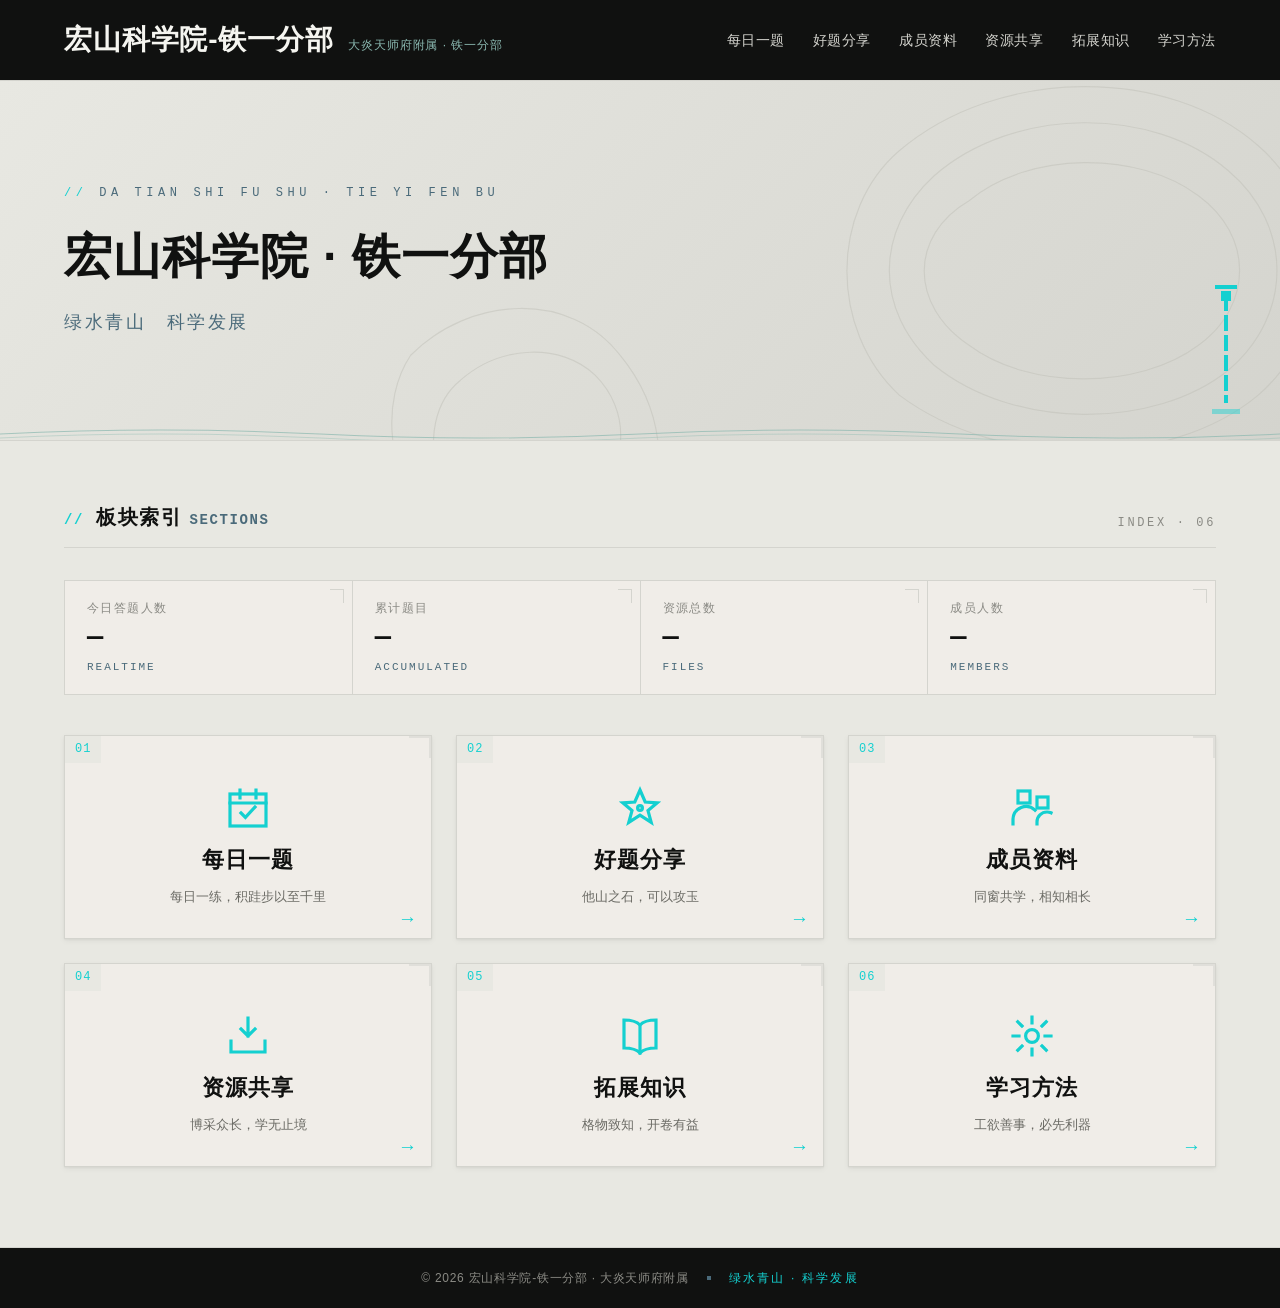
==== index.html @ 631e9bee "初始化宏山科学院-铁一分部网站 Co-Authored-By: Claude Fable 5 <noreply@anthropic.com>" ====
<!DOCTYPE html>
<html lang="zh-CN">
<head>
  <meta charset="UTF-8">
  <meta name="viewport" content="width=device-width, initial-scale=1.0">
  <title>宏山科学院 · 铁一分部 — 首页</title>
  <meta name="description" content="宏山科学院-铁一分部学习组织：每日一题 · 好题分享 · 成员资料 · 资源共享 · 拓展知识 · 学习方法">
  <link rel="stylesheet" href="css/style.css">
</head>
<body data-page="index">

  <!-- 导航区（JS 注入） -->
  <div id="headerSlot"></div>

  <main id="pageMain">

    <!-- ============ 主横幅区 ============ -->
    <section class="banner">
      <div data-contour></div>
      <div class="container">
        <p class="banner-overline">DA TIAN SHI FU SHU · TIE YI FEN BU</p>
        <h1 class="banner-title">宏山科学院 · 铁一分部</h1>
        <p class="banner-sub">绿水青山　科学发展</p>
      </div>
      <div class="tianshi" aria-hidden="true">
        <div class="tianshi-cap"></div>
        <div class="tianshi-pillar"></div>
        <div class="tianshi-base"></div>
      </div>
      <div data-water></div>
    </section>

    <!-- ============ 板块索引区 ============ -->
    <section class="board-section">
      <div class="container">

        <div class="section-head">
          <h2 class="section-title"><span class="idx">//</span>板块索引 <span class="idx" style="color:#4a6a7a">SECTIONS</span></h2>
          <p class="section-sub">INDEX · 06</p>
        </div>

        <!-- 工业控制面板 · 实时数据（数值待录入） -->
        <div class="stats" aria-label="组织实时数据">
          <div class="stat">
            <span class="stat-label">今日答题人数</span>
            <span class="stat-value">—</span>
            <span class="stat-note">REALTIME</span>
          </div>
          <div class="stat">
            <span class="stat-label">累计题目</span>
            <span class="stat-value">—</span>
            <span class="stat-note">ACCUMULATED</span>
          </div>
          <div class="stat">
            <span class="stat-label">资源总数</span>
            <span class="stat-value">—</span>
            <span class="stat-note">FILES</span>
          </div>
          <div class="stat">
            <span class="stat-label">成员人数</span>
            <span class="stat-value">—</span>
            <span class="stat-note">MEMBERS</span>
          </div>
        </div>

        <!-- 六宫格 -->
        <div class="board-grid">

          <a class="board-card" href="daily.html">
            <span class="card-no">01</span>
            <span class="card-notch" aria-hidden="true"></span>
            <svg class="card-icon" viewBox="0 0 24 24" fill="none" stroke="currentColor" stroke-width="1.6" stroke-linecap="square" stroke-linejoin="miter" aria-hidden="true">
              <rect x="3" y="5" width="18" height="16"/>
              <path d="M3 9.5h18M8 3v4M16 3v4"/>
              <path d="M8.5 14.5l2.2 2.2 4.8-5.2"/>
            </svg>
            <h3 class="card-title">每日一题</h3>
            <p class="card-desc">每日一练，积跬步以至千里</p>
            <span class="card-arrow" aria-hidden="true">→</span>
          </a>

          <a class="board-card" href="share.html">
            <span class="card-no">02</span>
            <span class="card-notch" aria-hidden="true"></span>
            <svg class="card-icon" viewBox="0 0 24 24" fill="none" stroke="currentColor" stroke-width="1.6" stroke-linecap="square" stroke-linejoin="miter" aria-hidden="true">
              <path d="M12 3l2.6 6 6 .4-4.6 3.9 1.6 5.9L12 15.6 6.4 19.2 8 13.3 3.4 9.4l6-.4z"/>
              <circle cx="12" cy="12" r="1.2"/>
            </svg>
            <h3 class="card-title">好题分享</h3>
            <p class="card-desc">他山之石，可以攻玉</p>
            <span class="card-arrow" aria-hidden="true">→</span>
          </a>

          <a class="board-card" href="members.html">
            <span class="card-no">03</span>
            <span class="card-notch" aria-hidden="true"></span>
            <svg class="card-icon" viewBox="0 0 24 24" fill="none" stroke="currentColor" stroke-width="1.6" stroke-linecap="square" stroke-linejoin="miter" aria-hidden="true">
              <rect x="5" y="3.5" width="6" height="6"/>
              <path d="M2.5 20v-2.5a6.5 6.5 0 0 1 11-4.4"/>
              <rect x="14.5" y="6.5" width="5.5" height="5.5"/>
              <path d="M14.5 20v-1a5 5 0 0 1 5-5 5 5 0 0 1 2 .4"/>
            </svg>
            <h3 class="card-title">成员资料</h3>
            <p class="card-desc">同窗共学，相知相长</p>
            <span class="card-arrow" aria-hidden="true">→</span>
          </a>

          <a class="board-card" href="resources.html">
            <span class="card-no">04</span>
            <span class="card-notch" aria-hidden="true"></span>
            <svg class="card-icon" viewBox="0 0 24 24" fill="none" stroke="currentColor" stroke-width="1.6" stroke-linecap="square" stroke-linejoin="miter" aria-hidden="true">
              <path d="M12 3v9M8.5 8.5L12 12l3.5-3.5"/>
              <path d="M3.5 14.5V20h17v-5.5"/>
            </svg>
            <h3 class="card-title">资源共享</h3>
            <p class="card-desc">博采众长，学无止境</p>
            <span class="card-arrow" aria-hidden="true">→</span>
          </a>

          <a class="board-card" href="knowledge.html">
            <span class="card-no">05</span>
            <span class="card-notch" aria-hidden="true"></span>
            <svg class="card-icon" viewBox="0 0 24 24" fill="none" stroke="currentColor" stroke-width="1.6" stroke-linecap="square" stroke-linejoin="miter" aria-hidden="true">
              <path d="M12 6.5C10.5 4.9 8.3 4 4 4v14c4.3 0 6.5.9 8 2.5 1.5-1.6 3.7-2.5 8-2.5V4c-4.3 0-6.5.9-8 2.5z"/>
              <path d="M12 6.5v14"/>
            </svg>
            <h3 class="card-title">拓展知识</h3>
            <p class="card-desc">格物致知，开卷有益</p>
            <span class="card-arrow" aria-hidden="true">→</span>
          </a>

          <a class="board-card" href="methods.html">
            <span class="card-no">06</span>
            <span class="card-notch" aria-hidden="true"></span>
            <svg class="card-icon" viewBox="0 0 24 24" fill="none" stroke="currentColor" stroke-width="1.6" stroke-linecap="square" stroke-linejoin="miter" aria-hidden="true">
              <circle cx="12" cy="12" r="3.2"/>
              <path d="M12 2.5v3M12 18.5v3M2.5 12h3M18.5 12h3M4.9 4.9l2.1 2.1M17 17l2.1 2.1M19.1 4.9L17 7M7 17l-2.1 2.1"/>
            </svg>
            <h3 class="card-title">学习方法</h3>
            <p class="card-desc">工欲善事，必先利器</p>
            <span class="card-arrow" aria-hidden="true">→</span>
          </a>

        </div>
      </div>
    </section>

  </main>

  <!-- 底部信息区（JS 注入） -->
  <div id="footerSlot"></div>

  <script src="js/main.js"></script>
</body>
</html>
---- css/style.css ----
/* ============================================================
   宏山科学院-铁一分部 · 主样式表
   设计语言：《明日方舟：终末地》武陵·宏山科学院 —— 现代化国风
   基调：奶油纸底 / 墨黑文字 / 武陵青强调 / 全直角工业风
   ============================================================ */

:root {
  /* —— 主色调 —— */
  --bg:        #e8e8e2;   /* 奶油纸白 */
  --ink:       #101110;   /* 墨黑 */
  --concrete:  #d4d4ce;   /* 混凝土灰 */
  /* —— 强调色 —— */
  --qing:      #14d0d0;   /* 武陵青 */
  --qing-deep: #0fb8b8;   /* 武陵青·加深(hover) */
  --yellow:    #fff500;   /* 谷地黄 */
  --steel:     #4a6a7a;   /* 钢蓝 */
  /* —— 辅助色 —— */
  --water:     #8ab8b0;   /* 水绿 */
  --pear:      #f0ede8;   /* 梨花白 */
  --red:       #c43a2b;   /* 标语红 */
  --muted:     #6a6a64;   /* 次级正文 */
  --muted-l:   #8a8a84;   /* 浅灰标注 */
  --soft:      #f5f5f0;   /* 墨底上的白字 */
  --contour:   #c0c0b8;   /* 等高线浅色 */

  --font: "PingFang SC", "Microsoft YaHei", "微软雅黑", "Noto Sans SC", sans-serif;
  --mono: "SF Mono", "Cascadia Code", Consolas, "Courier New", monospace;

  --shadow-sm: 0 1px 2px rgba(16,17,16,.05), 0 2px 6px rgba(16,17,16,.05);
  --shadow-md: 0 6px 16px rgba(16,17,16,.10);
  --shadow-lg: 0 12px 30px rgba(16,17,16,.16);
}

/* ---------- 基础重置：全直角 · 工业编辑风 ---------- */
*, *::before, *::after { box-sizing: border-box; margin: 0; padding: 0; border-radius: 0 !important; }
html { scroll-behavior: smooth; }
body {
  font-family: var(--font);
  font-size: 15px;
  line-height: 1.6;
  color: var(--ink);
  background: var(--bg);
  -webkit-font-smoothing: antialiased;
  text-rendering: optimizeLegibility;
}
a { color: inherit; text-decoration: none; }
ul, ol { list-style: none; }
img, svg { display: block; max-width: 100%; }
button { font-family: inherit; cursor: pointer; }
[hidden] { display: none !important; }
::selection { background: var(--qing); color: #062b2b; }

.container { max-width: 1200px; margin: 0 auto; padding: 0 24px; }

/* 页面淡入过渡（0.3s） */
.page-fade { animation: pageFade .3s ease both; }
@keyframes pageFade { from { opacity: 0; transform: translateY(6px); } to { opacity: 1; transform: none; } }

/* ============================================================
   顶部导航区（80px · 墨黑）
   ============================================================ */
.site-header {
  position: sticky; top: 0; z-index: 100;
  background: var(--ink);
  border-bottom: 1px solid var(--concrete);
}
.header-inner {
  height: 80px;
  display: flex; align-items: center; justify-content: space-between;
  gap: 24px;
}
.brand { display: flex; align-items: baseline; gap: 14px; white-space: nowrap; }
.brand-mark { font-size: 28px; font-weight: 700; color: var(--soft); letter-spacing: .03em; transition: color .2s ease; }
.brand-mark:hover { color: var(--qing); }
.brand-sub { font-size: 12px; color: var(--water); letter-spacing: .08em; }
.site-nav { display: flex; align-items: center; gap: 28px; }
.nav-link {
  position: relative; font-size: 14px; color: var(--concrete);
  padding: 6px 0; letter-spacing: .04em;
  transition: color .2s ease;
}
.nav-link::after {
  content: ""; position: absolute; left: 50%; bottom: 0;
  width: 0; height: 1px; background: var(--qing);
  transition: width .25s ease, left .25s ease;
}
.nav-link:hover, .nav-link.active { color: var(--qing); }
.nav-link:hover::after, .nav-link.active::after { width: 100%; left: 0; }
.nav-toggle {
  display: none; background: none; border: 1px solid var(--concrete);
  color: var(--soft); font-size: 20px; line-height: 1; padding: 6px 12px;
}

/* ============================================================
   主横幅区（360px · 水墨+科技）
   ============================================================ */
.banner {
  position: relative; height: 360px; overflow: hidden;
  background: linear-gradient(135deg, var(--bg) 0%, var(--concrete) 100%);
  border-bottom: 1px solid var(--concrete);
  display: flex; align-items: center;
}
.banner .container { position: relative; z-index: 2; width: 100%; }
.banner-overline {
  font-family: var(--mono); font-size: 12px; letter-spacing: .38em;
  color: var(--steel); margin-bottom: 16px;
}
.banner-overline::before { content: "// "; color: var(--qing); }
.banner-title { font-size: 48px; font-weight: 700; color: var(--ink); letter-spacing: .02em; }
.banner-sub { font-size: 18px; font-weight: 400; color: var(--steel); margin-top: 12px; letter-spacing: .14em; }

/* 等高线装饰（SVG 注入） */
.contour { position: absolute; inset: 0; width: 100%; height: 100%; opacity: .5; z-index: 1; pointer-events: none; }

/* 水纹装饰（SVG 注入） */
.waterline {
  position: absolute; left: 0; right: 0; bottom: -1px; width: 100%; height: 18px;
  z-index: 2; pointer-events: none;
}

/* 天师桩 —— 竖直装饰条 */
.tianshi {
  position: absolute; right: 40px; bottom: 26px; z-index: 2;
  display: flex; flex-direction: column; align-items: center; gap: 6px;
}
.tianshi-cap { width: 22px; height: 4px; background: var(--qing); }
.tianshi-pillar {
  width: 4px; height: 108px; position: relative;
  background: repeating-linear-gradient(to bottom, var(--qing) 0 16px, transparent 16px 20px);
}
.tianshi-pillar::after {
  content: ""; position: absolute; top: -4px; left: -3px;
  width: 10px; height: 10px; background: var(--qing);
}
.tianshi-base { width: 28px; height: 5px; background: var(--qing); opacity: .45; }
.tianshi-sm { transform: scale(.72); transform-origin: bottom right; opacity: .8; }

/* ============================================================
   工业控制面板 · 统计条
   ============================================================ */
.stats {
  display: grid; grid-template-columns: repeat(4, 1fr);
  gap: 1px; background: var(--concrete);
  border: 1px solid var(--concrete); margin: 0 0 40px;
}
.stat {
  background: var(--pear); padding: 18px 22px;
  display: flex; flex-direction: column; gap: 4px;
  position: relative; transition: background .2s ease;
}
.stat::before {  /* 面板角标 */
  content: ""; position: absolute; right: 8px; top: 8px;
  width: 14px; height: 14px;
  border-right: 1px solid var(--concrete); border-top: 1px solid var(--concrete);
}
.stat:hover { background: var(--bg); }
.stat-label { font-size: 12px; color: var(--muted-l); letter-spacing: .12em; }
.stat-value { font-family: var(--mono); font-size: 27px; font-weight: 600; color: var(--ink); line-height: 1.2; }
.stat-value b { color: var(--qing); font-weight: 600; }
.stat-note { font-family: var(--mono); font-size: 11px; color: var(--steel); letter-spacing: .18em; }

/* ============================================================
   板块索引区（六宫格）
   ============================================================ */
.board-section { padding: 60px 0 80px; }
.section-head {
  display: flex; align-items: flex-end; justify-content: space-between;
  border-bottom: 1px solid var(--concrete);
  padding-bottom: 14px; margin-bottom: 32px;
}
.section-title { font-size: 20px; font-weight: 600; letter-spacing: .08em; }
.section-title .idx { font-family: var(--mono); color: var(--qing); margin-right: 12px; font-size: 14px; }
.section-sub { font-family: var(--mono); font-size: 12px; color: var(--muted-l); letter-spacing: .22em; }

.board-grid { display: grid; grid-template-columns: repeat(3, 1fr); gap: 24px; }
.board-card {
  position: relative; display: flex; flex-direction: column; align-items: center;
  text-align: center; gap: 10px;
  background: var(--pear); border: 1px solid var(--concrete);
  padding: 44px 28px 30px;
  box-shadow: var(--shadow-sm);
  transition: transform .25s ease, box-shadow .25s ease, background .25s ease, border-color .25s ease;
}
.board-card:hover {
  transform: translateY(-4px);            /* 上浮 4px */
  background: var(--bg);
  border-color: var(--qing);
  box-shadow: var(--shadow-lg);
}
.card-no {
  position: absolute; top: 0; left: 0;
  background: var(--bg); color: var(--qing);
  font-family: var(--mono); font-size: 12px; letter-spacing: .08em;
  padding: 4px 10px;
}
.card-notch {
  position: absolute; right: 0; top: 0; width: 22px; height: 22px;
  border-right: 2px solid var(--concrete); border-top: 2px solid var(--concrete);
  opacity: .55; transition: border-color .25s ease, opacity .25s ease;
}
.board-card:hover .card-notch { border-color: var(--qing); opacity: .9; }
.card-icon { width: 48px; height: 48px; color: var(--qing); margin-top: 4px; }
.card-title { font-size: 22px; font-weight: 600; letter-spacing: .05em; color: var(--ink); }
.card-desc { font-size: 13px; color: var(--muted); }
.card-arrow {
  position: absolute; right: 14px; bottom: 10px;
  color: var(--qing); font-size: 19px; line-height: 1;
  transition: transform .25s ease;
}
.board-card:hover .card-arrow { transform: translateX(4px); }

/* ============================================================
   按钮
   ============================================================ */
.btn {
  display: inline-flex; align-items: center; justify-content: center; gap: 8px;
  font-size: 14px; font-weight: 500; letter-spacing: .08em;
  padding: 11px 24px; border: 1px solid transparent;
  background: none; color: var(--ink);
  transition: background .2s ease, color .2s ease, border-color .2s ease, filter .2s ease;
  user-select: none;
}
.btn-primary { background: var(--qing); border-color: var(--qing); color: #ffffff; }
.btn-primary:hover { background: var(--qing-deep); border-color: var(--qing-deep); }
.btn-ghost { border-color: var(--qing); color: var(--qing); }
.btn-ghost:hover { background: var(--qing); color: #0b2a2a; }
.btn-steel { background: var(--steel); border-color: var(--steel); color: #eef4f6; }
.btn-steel:hover { filter: brightness(.9); }
.btn-sm { padding: 8px 16px; font-size: 13px; }

/* ============================================================
   详情页 · 页首横幅
   ============================================================ */
.page-hero {
  position: relative; overflow: hidden;
  background: linear-gradient(180deg, var(--bg) 0%, var(--concrete) 100%);
  border-bottom: 1px solid var(--concrete);
  padding: 68px 0 60px;
}
.page-hero .container { position: relative; z-index: 2; }
.page-tag { font-family: var(--mono); font-size: 12px; letter-spacing: .28em; color: var(--qing); }
.page-title { font-size: 32px; font-weight: 700; letter-spacing: .06em; margin-top: 10px; }
.page-sub { font-size: 15px; color: var(--steel); margin-top: 8px; letter-spacing: .1em; }

.page-body { padding: 48px 24px 72px; }

/* ============================================================
   每日一题 · 左右两栏（65 / 35）
   ============================================================ */
.split { display: grid; grid-template-columns: 65% 35%; gap: 32px; align-items: start; }
.question { border: 1px solid var(--concrete); background: var(--pear); box-shadow: var(--shadow-sm); }
.q-head {
  display: flex; align-items: center; justify-content: space-between; gap: 16px;
  padding: 18px 24px; border-bottom: 1px solid var(--concrete);
}
.q-title { font-size: 22px; font-weight: 600; letter-spacing: .03em; }
.q-date { font-family: var(--mono); font-size: 12px; color: var(--muted-l); white-space: nowrap; }
.q-body { padding: 24px; font-size: 16px; line-height: 1.8; color: var(--ink); }
.q-body p + p { margin-top: 10px; }
.q-actions { display: flex; gap: 14px; padding: 0 24px 24px; }
.q-answer {
  margin: 0 24px 24px; padding: 18px 22px;
  background: var(--bg); border: 1px solid var(--concrete);
  border-left: 3px solid var(--qing);
}
.q-answer-label {
  font-size: 12px; font-weight: 600; letter-spacing: .18em;
  color: var(--qing); margin-bottom: 8px;
}

.side-card { border: 1px solid var(--concrete); background: var(--pear); box-shadow: var(--shadow-sm); margin-bottom: 24px; }
.side-title {
  font-size: 16px; font-weight: 600; letter-spacing: .05em;
  padding: 14px 18px; border-bottom: 1px solid var(--concrete);
}
.side-title::before { content: "▮"; color: var(--qing); margin-right: 8px; font-size: 13px; }
.side-list { padding: 6px 0; }
.side-list li { border-bottom: 1px solid rgba(212,212,206,.6); }
.side-list li:last-child { border-bottom: none; }
.side-list a {
  display: flex; align-items: baseline; gap: 12px;
  padding: 11px 18px; font-size: 14px; color: var(--muted);
  transition: color .2s ease, background .2s ease;
}
.side-list a:hover { color: var(--qing); background: var(--bg); }
.s-list-date { font-family: var(--mono); font-size: 12px; color: var(--muted-l); flex: none; }

.progress { padding: 18px; }
.progress-track {
  height: 8px; background: var(--concrete); border: 1px solid rgba(212,212,206,.9);
  overflow: hidden;
}
.progress-bar { height: 100%; background: repeating-linear-gradient(90deg, var(--qing) 0 6px, var(--qing-deep) 6px 12px); }
.progress-meta { margin-top: 10px; font-size: 12px; color: var(--muted-l); letter-spacing: .05em; }

/* ============================================================
   好题分享 · 三列卡片流
   ============================================================ */
.filter-bar { display: flex; align-items: center; gap: 12px; margin-bottom: 28px; flex-wrap: wrap; }
.tag {
  display: inline-block; padding: 5px 14px;
  background: var(--pear); border: 1px solid var(--concrete);
  color: var(--muted); font-size: 12px; letter-spacing: .08em;
  transition: background .2s ease, color .2s ease, border-color .2s ease;
}
.tag:hover { color: var(--ink); border-color: var(--muted-l); }
.tag.active { background: var(--qing); border-color: var(--qing); color: #0b2a2a; }

.share-grid { display: grid; grid-template-columns: repeat(3, 1fr); gap: 24px; }
.share-card {
  position: relative; background: var(--pear); border: 1px solid var(--concrete);
  padding: 20px; display: flex; flex-direction: column; gap: 14px;
  box-shadow: var(--shadow-sm);
  transition: transform .25s ease, box-shadow .25s ease, border-color .25s ease;
}
.share-card:hover { transform: translateY(-4px); box-shadow: var(--shadow-md); border-color: var(--qing); }
.essence-badge {
  position: absolute; top: 14px; right: 14px;
  background: var(--yellow); color: var(--ink);
  font-size: 11px; font-weight: 600; letter-spacing: .14em; padding: 3px 9px;
}
.s-top { display: flex; align-items: center; gap: 12px; }
.s-avatar {
  width: 40px; height: 40px; flex: none;
  background: var(--steel); color: #eef4f6;
  display: flex; align-items: center; justify-content: center;
  font-size: 15px; font-weight: 600;
}
.s-name { font-size: 13px; font-weight: 600; letter-spacing: .04em; }
.s-time { font-size: 12px; color: var(--muted-l); }
.s-desc { font-size: 15px; line-height: 1.7; color: var(--ink); }
.s-tags { display: flex; flex-wrap: wrap; gap: 8px; margin-top: auto; }

/* ============================================================
   成员资料 · 四列网格 + 弹窗
   ============================================================ */
.member-grid { display: grid; grid-template-columns: repeat(4, 1fr); gap: 24px; }
.member-card {
  position: relative; background: var(--pear); border: 1px solid var(--concrete);
  padding: 26px 20px 22px; text-align: center;
  display: flex; flex-direction: column; align-items: center; gap: 8px;
  cursor: pointer; box-shadow: var(--shadow-sm);
  transition: transform .25s ease, box-shadow .25s ease, border-color .25s ease;
}
.member-card:hover { transform: translateY(-4px); box-shadow: var(--shadow-md); border-color: var(--qing); }
.m-avatar {
  width: 80px; height: 80px; border: 2px solid var(--qing);
  background: var(--bg); color: var(--steel);
  display: flex; align-items: center; justify-content: center;
  font-size: 28px; font-weight: 600; margin-bottom: 6px;
}
.m-name { font-size: 18px; font-weight: 600; letter-spacing: .04em; }
.m-role { font-size: 13px; color: var(--muted); }
.m-tags { display: flex; flex-wrap: wrap; gap: 6px; justify-content: center; margin-top: 6px; }
.m-tags .tag { font-size: 11px; padding: 3px 10px; }

.modal {
  position: fixed; inset: 0; z-index: 300;
  display: none; align-items: center; justify-content: center;
  background: rgba(16,17,16,.55);
  padding: 20px;
}
.modal.open { display: flex; }
.modal-panel {
  position: relative; width: min(540px, 94vw);
  background: var(--bg); border: 1px solid var(--concrete);
  box-shadow: var(--shadow-lg); animation: pageFade .25s ease both;
}
.modal-close {
  position: absolute; top: 0; right: 0; width: 40px; height: 40px;
  background: none; border: none; border-left: 1px solid var(--concrete); border-bottom: 1px solid var(--concrete);
  color: var(--muted); font-size: 18px;
  transition: background .2s ease, color .2s ease;
}
.modal-close:hover { background: var(--red); color: #fff; }
.modal-head {
  display: flex; align-items: center; gap: 18px;
  padding: 28px 28px 22px; border-bottom: 1px solid var(--concrete);
}
.modal-head .m-avatar { margin-bottom: 0; }
.modal-role-tags { display: flex; gap: 8px; margin-top: 6px; flex-wrap: wrap; }
.modal-body { padding: 22px 28px 30px; }
.modal-body h4 { font-size: 14px; font-weight: 600; letter-spacing: .1em; color: var(--steel); margin: 18px 0 8px; }
.modal-body h4:first-child { margin-top: 0; }
.modal-body p { font-size: 14px; line-height: 1.8; color: var(--muted); }

/* ============================================================
   资源共享 · 标签栏 + 文件列表
   ============================================================ */
.toolbar { display: flex; align-items: center; justify-content: space-between; gap: 16px; margin-bottom: 28px; flex-wrap: wrap; }
.tabs { display: flex; border: 1px solid var(--concrete); background: var(--pear); width: max-content; }
.tab {
  padding: 10px 22px; font-size: 14px; color: var(--muted);
  border-right: 1px solid var(--concrete); background: none;
  transition: background .2s ease, color .2s ease;
}
.tab:last-child { border-right: none; }
.tab:hover { color: var(--ink); }
.tab.active { background: var(--qing); color: #0b2a2a; }

.file-list { border: 1px solid var(--concrete); background: var(--pear); box-shadow: var(--shadow-sm); }
.file-head {
  display: grid; grid-template-columns: 1fr 150px 130px 80px;
  gap: 16px; padding: 12px 20px;
  background: var(--ink); color: var(--concrete);
  font-size: 12px; letter-spacing: .12em;
}
.file-row {
  display: grid; grid-template-columns: 1fr 150px 130px 80px;
  gap: 16px; padding: 14px 20px; align-items: center;
  border-bottom: 1px solid var(--concrete);
  transition: background .2s ease;
}
.file-row:last-child { border-bottom: none; }
.file-row:hover { background: var(--bg); }
.file-name { font-weight: 500; font-size: 14px; display: flex; align-items: center; gap: 10px; }
.file-name:hover { color: var(--qing); }
.file-ico { color: var(--steel); font-size: 16px; flex: none; }
.file-meta { font-size: 13px; color: var(--muted-l); }
.dl-count { font-family: var(--mono); font-size: 13px; color: var(--steel); text-align: right; }
.file-empty { padding: 48px 20px; text-align: center; color: var(--muted-l); font-size: 14px; letter-spacing: .08em; }

/* 空状态占位（数据待录入） */
.empty-state {
  border: 1px dashed var(--concrete);
  background: var(--pear);
  padding: 64px 24px; text-align: center;
}
.empty-ico { font-size: 26px; color: var(--concrete); line-height: 1; }
.empty-text { margin-top: 12px; font-size: 13px; color: var(--muted-l); letter-spacing: .12em; }

/* ============================================================
   拓展知识 · 左(70%) + 右(30%)
   ============================================================ */
.split-k { display: grid; grid-template-columns: 70% 30%; gap: 36px; align-items: start; }
.article-card {
  padding: 24px 0; border-bottom: 1px solid var(--concrete);
  transition: background .2s ease;
}
.article-card:first-child { padding-top: 0; }
.a-title { font-size: 18px; font-weight: 600; letter-spacing: .03em; transition: color .2s ease; }
.a-title:hover { color: var(--qing); }
.a-summary { font-size: 14px; color: var(--muted); margin-top: 8px; line-height: 1.8; }
.a-meta { display: flex; gap: 18px; margin-top: 12px; font-size: 12px; color: var(--muted-l); font-family: var(--mono); }
.a-cat { color: var(--steel); }

.widget { border: 1px solid var(--concrete); background: var(--pear); box-shadow: var(--shadow-sm); margin-bottom: 24px; }
.widget-title {
  font-size: 16px; font-weight: 600; letter-spacing: .05em;
  padding: 14px 18px; border-bottom: 1px solid var(--concrete);
}
.widget-title::before { content: "▮"; color: var(--qing); margin-right: 8px; font-size: 13px; }
.widget-body { padding: 16px 18px; }
.tag-cloud { display: flex; flex-wrap: wrap; gap: 8px; }
.tag-cloud .tag:hover { background: var(--qing); border-color: var(--qing); color: #0b2a2a; }
.hot-list { counter-reset: hot; }
.hot-list li { display: flex; align-items: baseline; gap: 12px; padding: 9px 0; border-bottom: 1px solid rgba(212,212,206,.6); }
.hot-list li:last-child { border-bottom: none; }
.hot-rank {
  counter-increment: hot; font-family: var(--mono); font-size: 13px; font-weight: 600; color: var(--concrete);
  background: var(--steel); padding: 1px 7px; flex: none;
}
.hot-list li:nth-child(1) .hot-rank,
.hot-list li:nth-child(2) .hot-rank,
.hot-list li:nth-child(3) .hot-rank { background: var(--qing); color: #0b2a2a; }
.hot-list a { font-size: 14px; color: var(--muted); flex: 1; }
.hot-list a:hover { color: var(--qing); }
.hot-view { font-family: var(--mono); font-size: 11px; color: var(--muted-l); flex: none; }

/* ============================================================
   学习方法 · 三列卡片流
   ============================================================ */
.method-toolbar { display: flex; align-items: center; gap: 16px; margin-bottom: 28px; flex-wrap: wrap; }
.search-box {
  display: flex; align-items: center; flex: 1; min-width: 240px;
  border: 1px solid var(--concrete); background: var(--pear);
}
.search-box .search-ico { color: var(--muted-l); padding: 0 0 0 14px; font-size: 16px; }
.search-box input {
  flex: 1; border: none; background: none; outline: none;
  font-family: inherit; font-size: 14px; color: var(--ink);
  padding: 11px 12px;
}
.search-box input::placeholder { color: var(--muted-l); }
.search-box .search-key { font-family: var(--mono); font-size: 11px; color: var(--muted-l); padding-right: 12px; letter-spacing: .12em; }

.method-grid { display: grid; grid-template-columns: repeat(3, 1fr); gap: 24px; }
.method-card {
  background: var(--pear); border: 1px solid var(--concrete);
  box-shadow: var(--shadow-sm); overflow: hidden;
  display: flex; flex-direction: column;
  transition: transform .25s ease, box-shadow .25s ease, border-color .25s ease;
}
.method-card:hover { transform: translateY(-4px); box-shadow: var(--shadow-md); border-color: var(--qing); }
.m-img {
  position: relative; height: 120px;
  background: repeating-linear-gradient(45deg, var(--bg) 0 10px, var(--concrete) 10px 11px);
  border-bottom: 1px solid var(--concrete);
  display: flex; align-items: center; justify-content: center; color: var(--steel);
}
.m-img svg { width: 40px; height: 40px; opacity: .8; }
.m-img-tag {
  position: absolute; top: 10px; left: 10px;
  font-family: var(--mono); font-size: 11px; letter-spacing: .16em;
  color: var(--concrete); background: rgba(16,17,16,.72); padding: 3px 8px;
}
.method-body { padding: 18px 20px 20px; display: flex; flex-direction: column; gap: 8px; flex: 1; }
.method-title { font-size: 18px; font-weight: 600; letter-spacing: .03em; }
.method-desc { font-size: 14px; color: var(--muted); line-height: 1.8; }
.method-tags { display: flex; gap: 8px; margin-top: auto; padding-top: 10px; flex-wrap: wrap; }

/* ============================================================
   底部信息区（60px · 墨黑）
   ============================================================ */
.site-footer { background: var(--ink); border-top: 1px solid var(--concrete); }
.footer-inner {
  min-height: 60px; padding: 14px 24px;
  display: flex; align-items: center; justify-content: center; gap: 18px; flex-wrap: wrap;
  text-align: center;
}
.footer-inner p { font-size: 12px; color: var(--muted-l); letter-spacing: .06em; }
.footer-inner .footer-slogan { color: var(--qing); letter-spacing: .18em; }
.footer-dot { width: 4px; height: 4px; background: var(--steel); }

/* ============================================================
   响应式适配
   ============================================================ */
/* 992 - 1199px：3列，间距收窄 */
@media (max-width: 1199px) {
  .board-grid, .share-grid, .method-grid { gap: 16px; }
  .member-grid { gap: 16px; }
}

/* 768 - 991px：2列，导航折叠为汉堡菜单 */
@media (max-width: 991px) {
  .nav-toggle { display: block; }
  .site-nav {
    position: fixed; top: 80px; left: 0; right: 0; z-index: 99;
    background: var(--ink); border-bottom: 1px solid var(--concrete);
    flex-direction: column; align-items: stretch; gap: 0;
    padding: 8px 24px 16px;
    transform: translateY(-120%); opacity: 0;
    transition: transform .25s ease, opacity .25s ease;
  }
  .site-nav.open { transform: translateY(0); opacity: 1; }
  .nav-link { padding: 14px 4px; border-bottom: 1px solid rgba(212,212,206,.14); font-size: 15px; }
  .nav-link:last-child { border-bottom: none; }

  .board-grid, .share-grid, .method-grid { grid-template-columns: repeat(2, 1fr); }
  .member-grid { grid-template-columns: repeat(2, 1fr); }
  .split, .split-k { grid-template-columns: 1fr; }
  .stats { grid-template-columns: repeat(2, 1fr); }
  .banner-title { font-size: 38px; }
  .file-head, .file-row { grid-template-columns: 1fr 120px 90px; }
  .file-head .col-ico, .file-row .file-ico { display: none; }
}

/* < 768px：1列，卡片堆叠，字体缩小 */
@media (max-width: 767px) {
  body { font-size: 14px; }
  .header-inner { height: 64px; }
  .site-nav { top: 64px; }
  .brand-mark { font-size: 22px; }
  .brand-sub { display: none; }
  .banner { height: 320px; }
  .banner-title { font-size: 29px; }
  .banner-sub { font-size: 15px; letter-spacing: .08em; }
  .board-section { padding: 44px 0 56px; }
  .board-grid, .share-grid, .method-grid, .member-grid { grid-template-columns: 1fr; }
  .stats { grid-template-columns: repeat(2, 1fr); }
  .stat-value { font-size: 22px; }
  .tianshi { right: 18px; bottom: 14px; transform: scale(.6); transform-origin: bottom right; }
  .page-hero { padding: 48px 0 42px; }
  .page-title { font-size: 26px; }
  .q-head { flex-direction: column; align-items: flex-start; gap: 6px; }
  .q-body { padding: 18px; font-size: 15px; }
  .q-actions { flex-wrap: wrap; }
  .file-head, .file-row { grid-template-columns: 1fr 80px; }
  .file-head .col-meta, .file-row .file-meta { display: none; }
  .dl-count { text-align: left; }
}
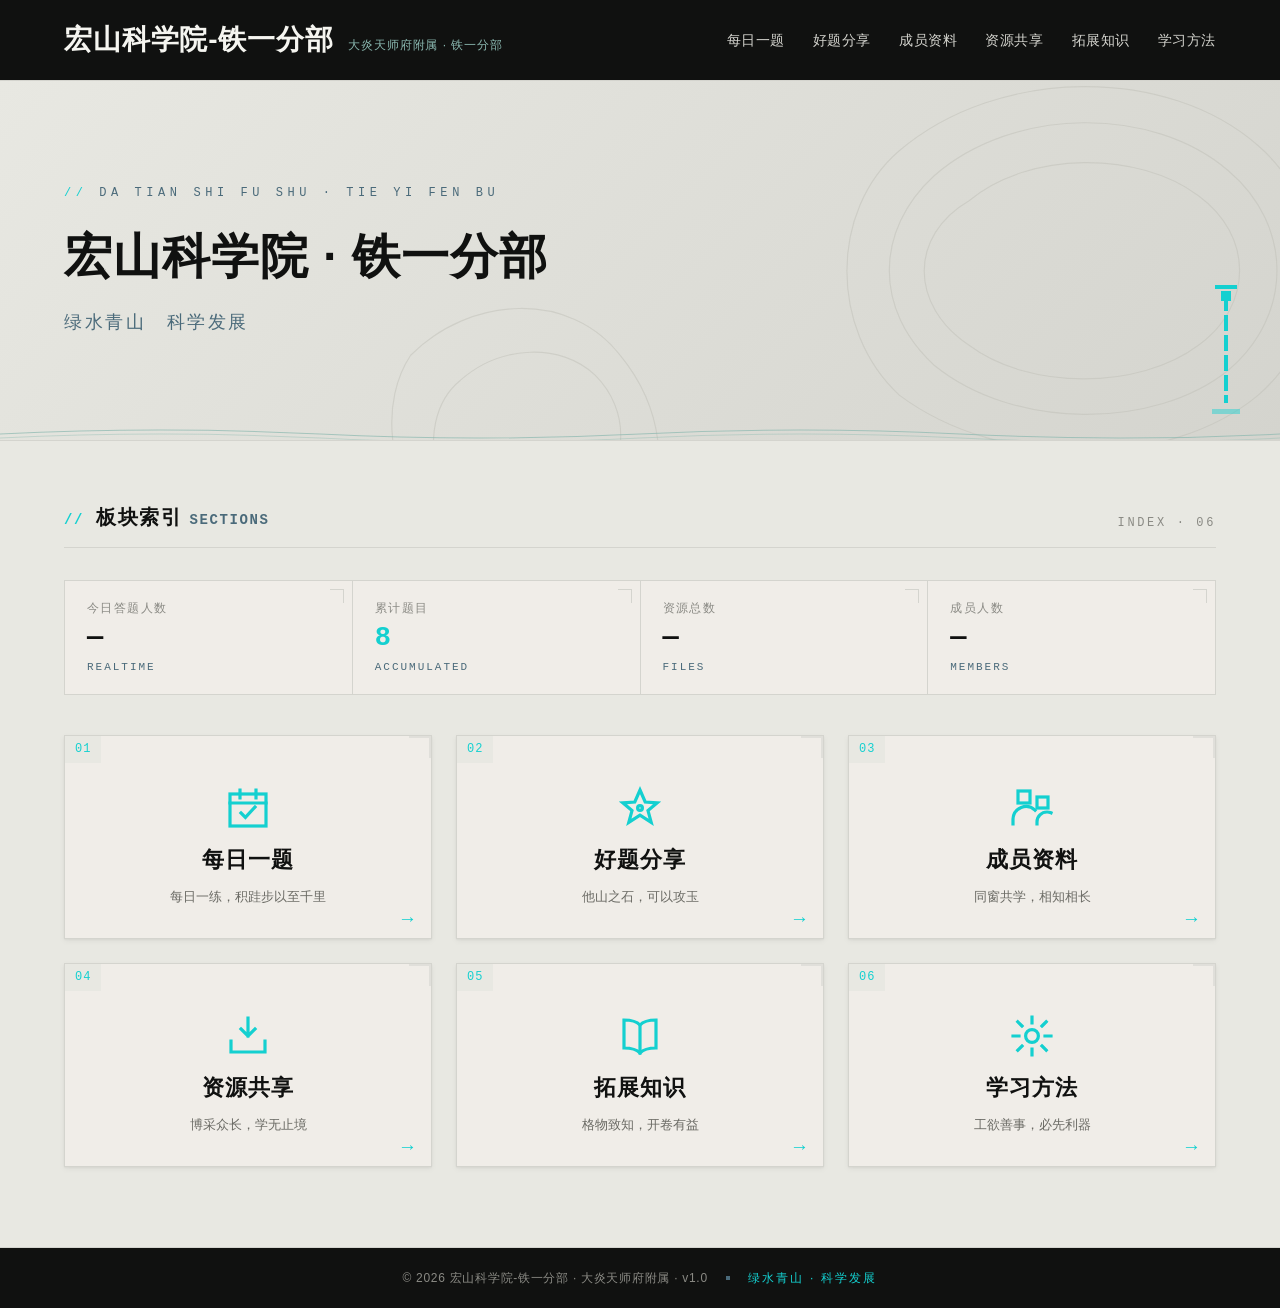
==== commit 2d8428ef: "每日一题接入真实数据：8天题目图片与解析（图片/PDF） Co-Authored-By: Claude Fable 5 <noreply@anthropic.com>" ====
--- a/index.html
+++ b/index.html
@@ -48,7 +48,7 @@
           </div>
           <div class="stat">
             <span class="stat-label">累计题目</span>
-            <span class="stat-value">—</span>
+            <span class="stat-value"><b>8</b></span>
             <span class="stat-note">ACCUMULATED</span>
           </div>
           <div class="stat">
--- a/css/style.css
+++ b/css/style.css
@@ -267,6 +267,19 @@
   font-size: 12px; font-weight: 600; letter-spacing: .18em;
   color: var(--qing); margin-bottom: 8px;
 }
+.q-img {
+  max-width: 100%; height: auto;
+  border: 1px solid var(--concrete); background: #fff;
+  margin-top: 12px;
+}
+.q-missing { color: var(--muted-l); font-size: 13px; letter-spacing: .06em; }
+.q-pdf {
+  display: inline-flex; align-items: center; gap: 8px;
+  color: var(--qing); border: 1px solid var(--qing);
+  padding: 8px 16px; font-size: 13px; margin-top: 12px;
+  transition: background .2s ease, color .2s ease;
+}
+.q-pdf:hover { background: var(--qing); color: #0b2a2a; }
 
 .side-card { border: 1px solid var(--concrete); background: var(--pear); box-shadow: var(--shadow-sm); margin-bottom: 24px; }
 .side-title {
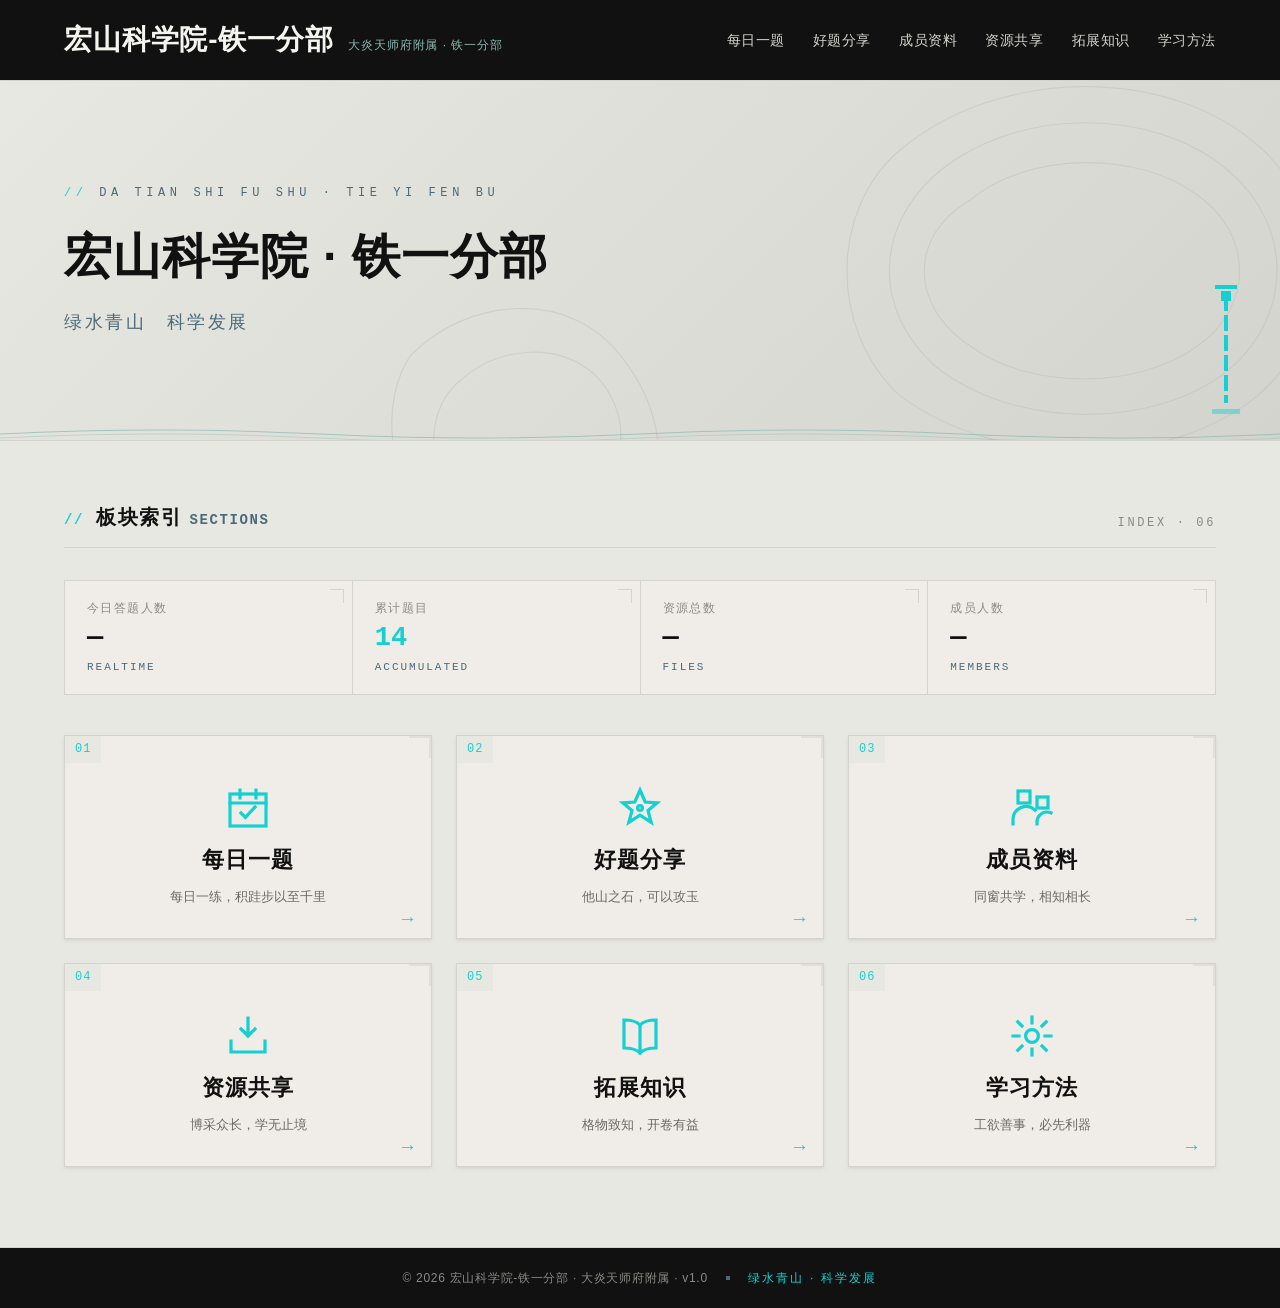
==== commit 1239240b: "每日一题接入完整14天数据（8.15-8.29，每天含题目图+解析） Co-Authored-By: Claude Fable 5 <noreply@anthropic.com>" ====
--- a/index.html
+++ b/index.html
@@ -48,7 +48,7 @@
           </div>
           <div class="stat">
             <span class="stat-label">累计题目</span>
-            <span class="stat-value"><b>8</b></span>
+            <span class="stat-value"><b>14</b></span>
             <span class="stat-note">ACCUMULATED</span>
           </div>
           <div class="stat">
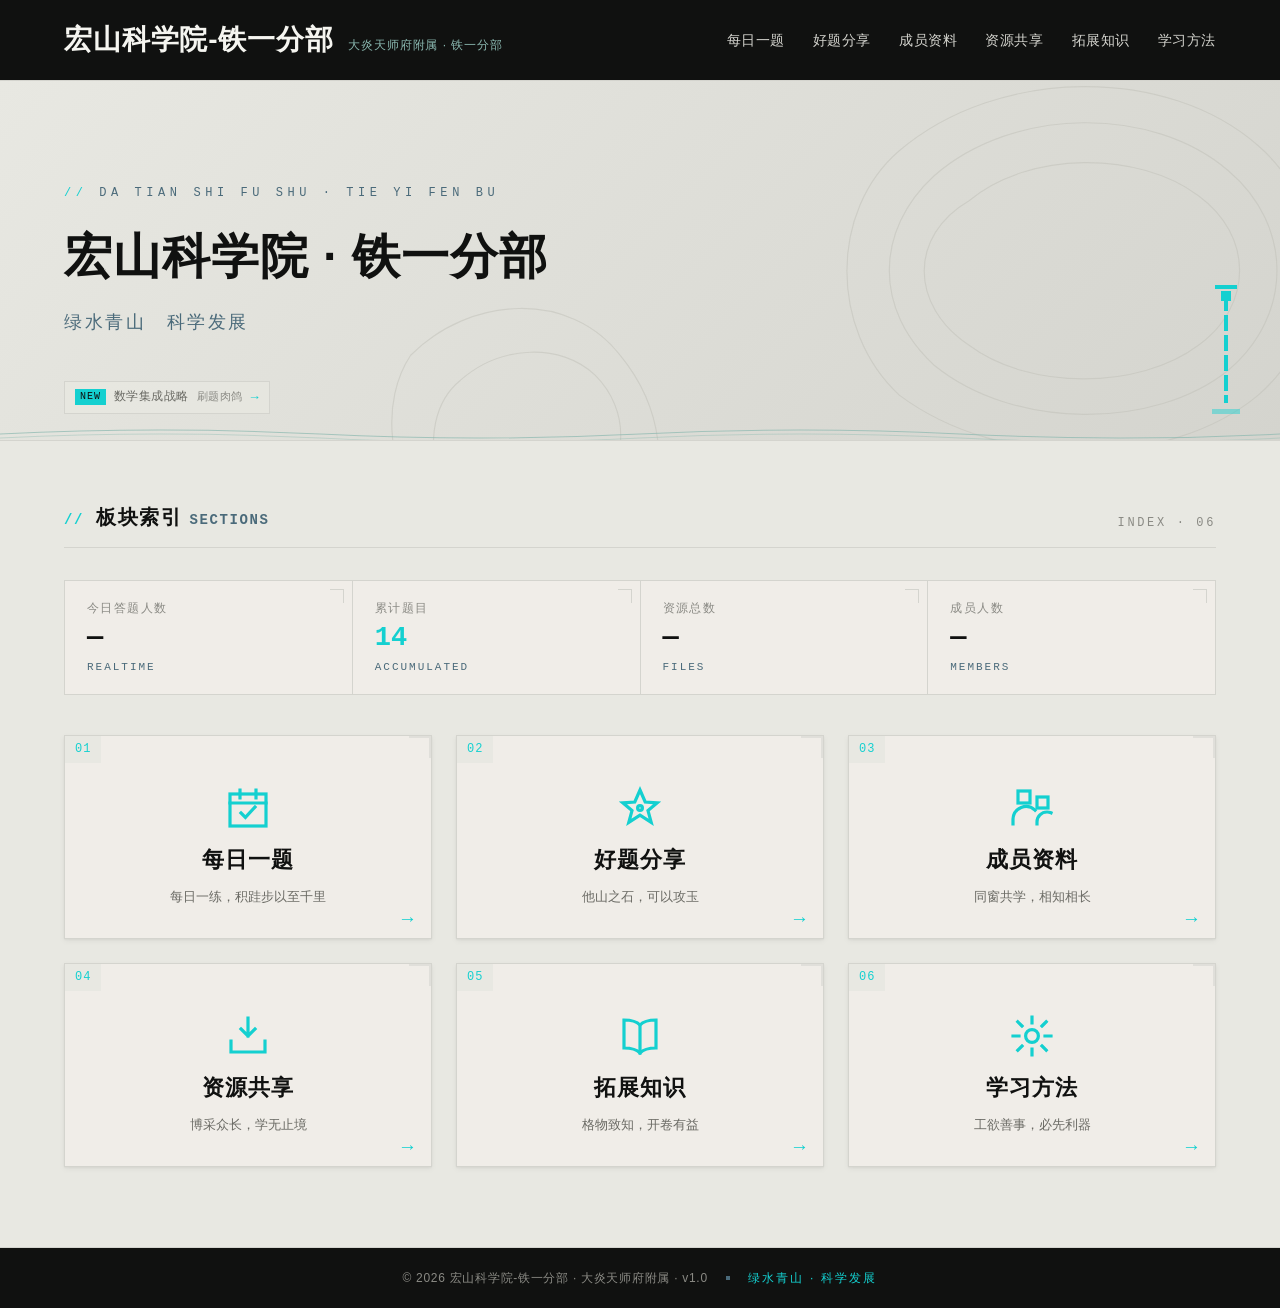
==== commit 23fe6b8f: "首页：新增数学集成战略入口（横幅角标），内置刷题肉鸽 v1.1.0" ====
--- a/index.html
+++ b/index.html
@@ -27,6 +27,12 @@
         <div class="tianshi-pillar"></div>
         <div class="tianshi-base"></div>
       </div>
+      <a class="banner-entry" href="math-strategy.html">
+        <span class="entry-tag">NEW</span>
+        <span>数学集成战略</span>
+        <span class="entry-dim">刷题肉鸽</span>
+        <span class="entry-arrow" aria-hidden="true">→</span>
+      </a>
       <div data-water></div>
     </section>
 
--- a/css/style.css
+++ b/css/style.css
@@ -109,6 +109,35 @@
 .banner-title { font-size: 48px; font-weight: 700; color: var(--ink); letter-spacing: .02em; }
 .banner-sub { font-size: 18px; font-weight: 400; color: var(--steel); margin-top: 12px; letter-spacing: .14em; }
 
+/* 首页横幅 · 扩展模块入口（数学集成战略） */
+.banner-entry {
+  position: absolute; left: 24px; bottom: 26px; z-index: 3;
+  display: inline-flex; align-items: center; gap: 8px;
+  padding: 6px 10px;
+  font-family: var(--mono); font-size: 12px; letter-spacing: .04em;
+  color: var(--muted); background: rgba(232, 232, 226, .74);
+  border: 1px solid var(--concrete);
+  transition: color .2s ease, border-color .2s ease, background .2s ease;
+}
+.banner-entry:hover { color: var(--ink); border-color: var(--qing); background: var(--bg); }
+.banner-entry .entry-tag {
+  font-size: 10px; line-height: 1; letter-spacing: .1em;
+  padding: 3px 5px; color: var(--ink); background: var(--qing);
+}
+.banner-entry .entry-dim { color: var(--muted-l); font-size: 11px; }
+.banner-entry .entry-arrow {
+  color: var(--qing); font-size: 13px; line-height: 1;
+  transition: transform .2s ease;
+}
+.banner-entry:hover .entry-arrow { transform: translateX(3px); }
+@media (min-width: 1200px) {
+  .banner-entry { left: calc((100% - 1200px) / 2 + 24px); }
+}
+@media (max-width: 767px) {
+  .banner-entry { left: 20px; bottom: 24px; padding: 5px 8px; font-size: 11px; }
+  .banner-entry .entry-dim { display: none; }
+}
+
 /* 等高线装饰（SVG 注入） */
 .contour { position: absolute; inset: 0; width: 100%; height: 100%; opacity: .5; z-index: 1; pointer-events: none; }
 
@@ -238,6 +267,14 @@
   padding: 68px 0 60px;
 }
 .page-hero .container { position: relative; z-index: 2; }
+.btn-exit {
+  position: absolute; top: 20px; right: 24px; z-index: 3;
+  background: rgba(16,17,16,.05); border: 1px solid var(--concrete);
+  color: var(--steel); font-size: 13px; letter-spacing: .1em;
+  padding: 8px 16px; display: inline-flex; align-items: center; gap: 6px;
+  transition: background .2s ease, color .2s ease, border-color .2s ease;
+}
+.btn-exit:hover { background: var(--ink); color: var(--soft); border-color: var(--ink); }
 .page-tag { font-family: var(--mono); font-size: 12px; letter-spacing: .28em; color: var(--qing); }
 .page-title { font-size: 32px; font-weight: 700; letter-spacing: .06em; margin-top: 10px; }
 .page-sub { font-size: 15px; color: var(--steel); margin-top: 8px; letter-spacing: .1em; }
@@ -361,7 +398,9 @@
   background: var(--bg); color: var(--steel);
   display: flex; align-items: center; justify-content: center;
   font-size: 28px; font-weight: 600; margin-bottom: 6px;
-}
+  overflow: hidden;
+}
+.m-avatar img { width: 100%; height: 100%; object-fit: cover; display: block; }
 .m-name { font-size: 18px; font-weight: 600; letter-spacing: .04em; }
 .m-role { font-size: 13px; color: var(--muted); }
 .m-tags { display: flex; flex-wrap: wrap; gap: 6px; justify-content: center; margin-top: 6px; }
@@ -413,13 +452,13 @@
 
 .file-list { border: 1px solid var(--concrete); background: var(--pear); box-shadow: var(--shadow-sm); }
 .file-head {
-  display: grid; grid-template-columns: 1fr 150px 130px 80px;
+  display: grid; grid-template-columns: 1fr 150px;
   gap: 16px; padding: 12px 20px;
   background: var(--ink); color: var(--concrete);
   font-size: 12px; letter-spacing: .12em;
 }
 .file-row {
-  display: grid; grid-template-columns: 1fr 150px 130px 80px;
+  display: grid; grid-template-columns: 1fr 150px;
   gap: 16px; padding: 14px 20px; align-items: center;
   border-bottom: 1px solid var(--concrete);
   transition: background .2s ease;
@@ -441,6 +480,37 @@
 }
 .empty-ico { font-size: 26px; color: var(--concrete); line-height: 1; }
 .empty-text { margin-top: 12px; font-size: 13px; color: var(--muted-l); letter-spacing: .12em; }
+
+/* ============================================================
+   资源共享 · 学科选择卡片
+   ============================================================ */
+.subject-grid { display: grid; grid-template-columns: repeat(3, 1fr); gap: 24px; }
+.subject-card {
+  position: relative; background: var(--pear); border: 1px solid var(--concrete);
+  padding: 36px 24px 30px; text-align: center; cursor: pointer;
+  display: flex; flex-direction: column; align-items: center; gap: 8px;
+  box-shadow: var(--shadow-sm);
+  transition: transform .25s ease, box-shadow .25s ease, border-color .25s ease, background .25s ease;
+}
+.subject-card:hover { transform: translateY(-4px); border-color: var(--qing); box-shadow: var(--shadow-lg); }
+.sc-count {
+  position: absolute; top: 0; right: 0; padding: 4px 10px;
+  background: var(--qing); color: #0b2a2a;
+  font-family: var(--mono); font-size: 12px; letter-spacing: .05em;
+}
+.sc-name { font-size: 22px; font-weight: 600; letter-spacing: .06em; }
+.sc-sub { font-size: 13px; color: var(--muted); }
+.subject-card.empty { opacity: .7; cursor: default; }
+.subject-card.empty:hover { transform: none; border-color: var(--concrete); box-shadow: var(--shadow-sm); }
+.subject-card.empty .sc-count { background: var(--concrete); color: var(--muted-l); }
+
+/* 资源共享 · 列表视图头 */
+.list-head {
+  display: flex; align-items: center; gap: 20px; flex-wrap: wrap;
+  border-bottom: 1px solid var(--concrete); padding-bottom: 14px; margin-bottom: 28px;
+}
+.list-head h2 { font-size: 26px; font-weight: 700; letter-spacing: .06em; }
+.list-count { font-family: var(--mono); font-size: 13px; color: var(--muted-l); letter-spacing: .08em; }
 
 /* ============================================================
    拓展知识 · 左(70%) + 右(30%)
@@ -559,13 +629,12 @@
   .nav-link { padding: 14px 4px; border-bottom: 1px solid rgba(212,212,206,.14); font-size: 15px; }
   .nav-link:last-child { border-bottom: none; }
 
-  .board-grid, .share-grid, .method-grid { grid-template-columns: repeat(2, 1fr); }
+  .board-grid, .share-grid, .method-grid, .subject-grid { grid-template-columns: repeat(2, 1fr); }
   .member-grid { grid-template-columns: repeat(2, 1fr); }
   .split, .split-k { grid-template-columns: 1fr; }
   .stats { grid-template-columns: repeat(2, 1fr); }
   .banner-title { font-size: 38px; }
-  .file-head, .file-row { grid-template-columns: 1fr 120px 90px; }
-  .file-head .col-ico, .file-row .file-ico { display: none; }
+  .file-head, .file-row { grid-template-columns: 1fr 110px; }
 }
 
 /* < 768px：1列，卡片堆叠，字体缩小 */
@@ -580,15 +649,16 @@
   .banner-sub { font-size: 15px; letter-spacing: .08em; }
   .board-section { padding: 44px 0 56px; }
   .board-grid, .share-grid, .method-grid, .member-grid { grid-template-columns: 1fr; }
+  .subject-grid { grid-template-columns: repeat(2, 1fr); gap: 14px; }
   .stats { grid-template-columns: repeat(2, 1fr); }
   .stat-value { font-size: 22px; }
   .tianshi { right: 18px; bottom: 14px; transform: scale(.6); transform-origin: bottom right; }
   .page-hero { padding: 48px 0 42px; }
   .page-title { font-size: 26px; }
+  .btn-exit { top: 14px; right: 14px; padding: 6px 12px; font-size: 12px; }
   .q-head { flex-direction: column; align-items: flex-start; gap: 6px; }
   .q-body { padding: 18px; font-size: 15px; }
   .q-actions { flex-wrap: wrap; }
   .file-head, .file-row { grid-template-columns: 1fr 80px; }
-  .file-head .col-meta, .file-row .file-meta { display: none; }
-  .dl-count { text-align: left; }
-}
+  .file-name { font-size: 13px; }
+}
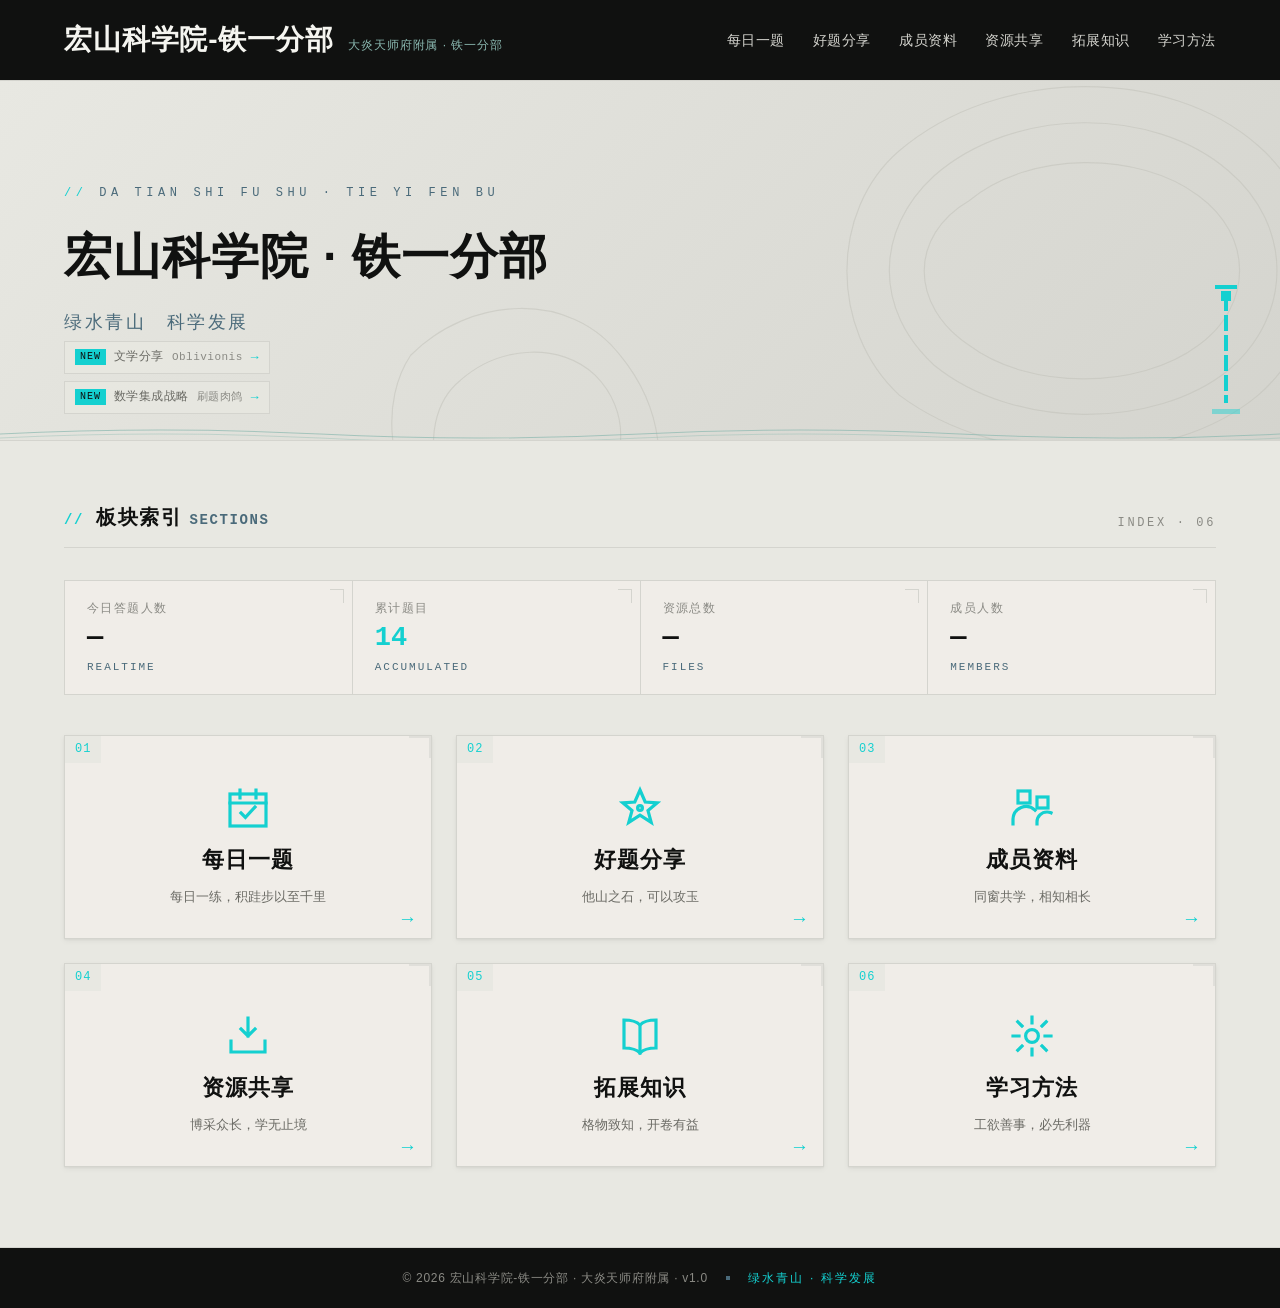
==== commit 8d9638f5: "文学分享：新增 literature.html（Oblivionis 作品 9 篇）；首页在数学集成战略角标上方加入口" ====
--- a/index.html
+++ b/index.html
@@ -27,6 +27,13 @@
         <div class="tianshi-pillar"></div>
         <div class="tianshi-base"></div>
       </div>
+      <a class="banner-entry entry-lit" href="literature.html">
+        <span class="entry-tag">NEW</span>
+        <span>文学分享</span>
+        <span class="entry-dim">Oblivionis</span>
+        <span class="entry-arrow" aria-hidden="true">→</span>
+      </a>
+
       <a class="banner-entry" href="math-strategy.html">
         <span class="entry-tag">NEW</span>
         <span>数学集成战略</span>
--- a/css/style.css
+++ b/css/style.css
@@ -130,14 +130,40 @@
   transition: transform .2s ease;
 }
 .banner-entry:hover .entry-arrow { transform: translateX(3px); }
+.banner-entry:focus-visible { outline: 2px solid var(--qing); outline-offset: 2px; }
 @media (min-width: 1200px) {
   .banner-entry { left: calc((100% - 1200px) / 2 + 24px); }
 }
 @media (max-width: 767px) {
-  .banner-entry { left: 20px; bottom: 24px; padding: 5px 8px; font-size: 11px; }
+  .banner-entry { bottom: 22px; padding: 5px 8px; font-size: 11px; }
   .banner-entry .entry-dim { display: none; }
 }
 
+/* 首页横幅入口堆叠：文学分享置于数学集成战略正上方 */
+.banner-entry.entry-lit { bottom: 66px; }
+@media (max-width: 767px) {
+  .banner-entry.entry-lit { bottom: 58px; }
+}
+
+/* 文学分享页 · 折叠阅读 */
+.lit-wrap { max-width: 860px; }
+.lit-item { border-bottom: 1px solid var(--concrete); }
+.lit-item summary {
+  display: flex; gap: 18px; align-items: flex-start; padding: 22px 0; cursor: pointer; list-style: none;
+}
+.lit-item summary::-webkit-details-marker { display: none; }
+.lit-item summary:focus-visible { outline: 2px solid var(--qing); outline-offset: 2px; }
+.lit-no { font-family: var(--mono); font-size: 13px; color: var(--steel); padding-top: 4px; flex: none; }
+.lit-head { display: flex; flex-direction: column; gap: 8px; flex: 1; min-width: 0; }
+.lit-title { font-size: 18px; font-weight: 600; letter-spacing: .03em; transition: color .2s ease; }
+.lit-item summary:hover .lit-title, .lit-item[open] .lit-title { color: var(--qing-deep); }
+.lit-sum { font-size: 14px; color: var(--muted); line-height: 1.8; }
+.lit-item[open] .lit-sum { display: none; }
+.lit-meta { display: flex; flex-wrap: wrap; gap: 18px; font-size: 12px; color: var(--muted-l); font-family: var(--mono); }
+.lit-body { padding: 4px 0 30px 31px; }
+.lit-body p { font-size: 15.5px; line-height: 2; color: var(--ink); text-indent: 2em; margin-bottom: .6em; }
+.lit-poem .lit-body p { text-indent: 0; line-height: 2.1; margin-bottom: 0; color: var(--muted); }
+@media (max-width: 767px) { .lit-body { padding-left: 0; } .lit-item summary { gap: 12px; } }
 /* 等高线装饰（SVG 注入） */
 .contour { position: absolute; inset: 0; width: 100%; height: 100%; opacity: .5; z-index: 1; pointer-events: none; }
 
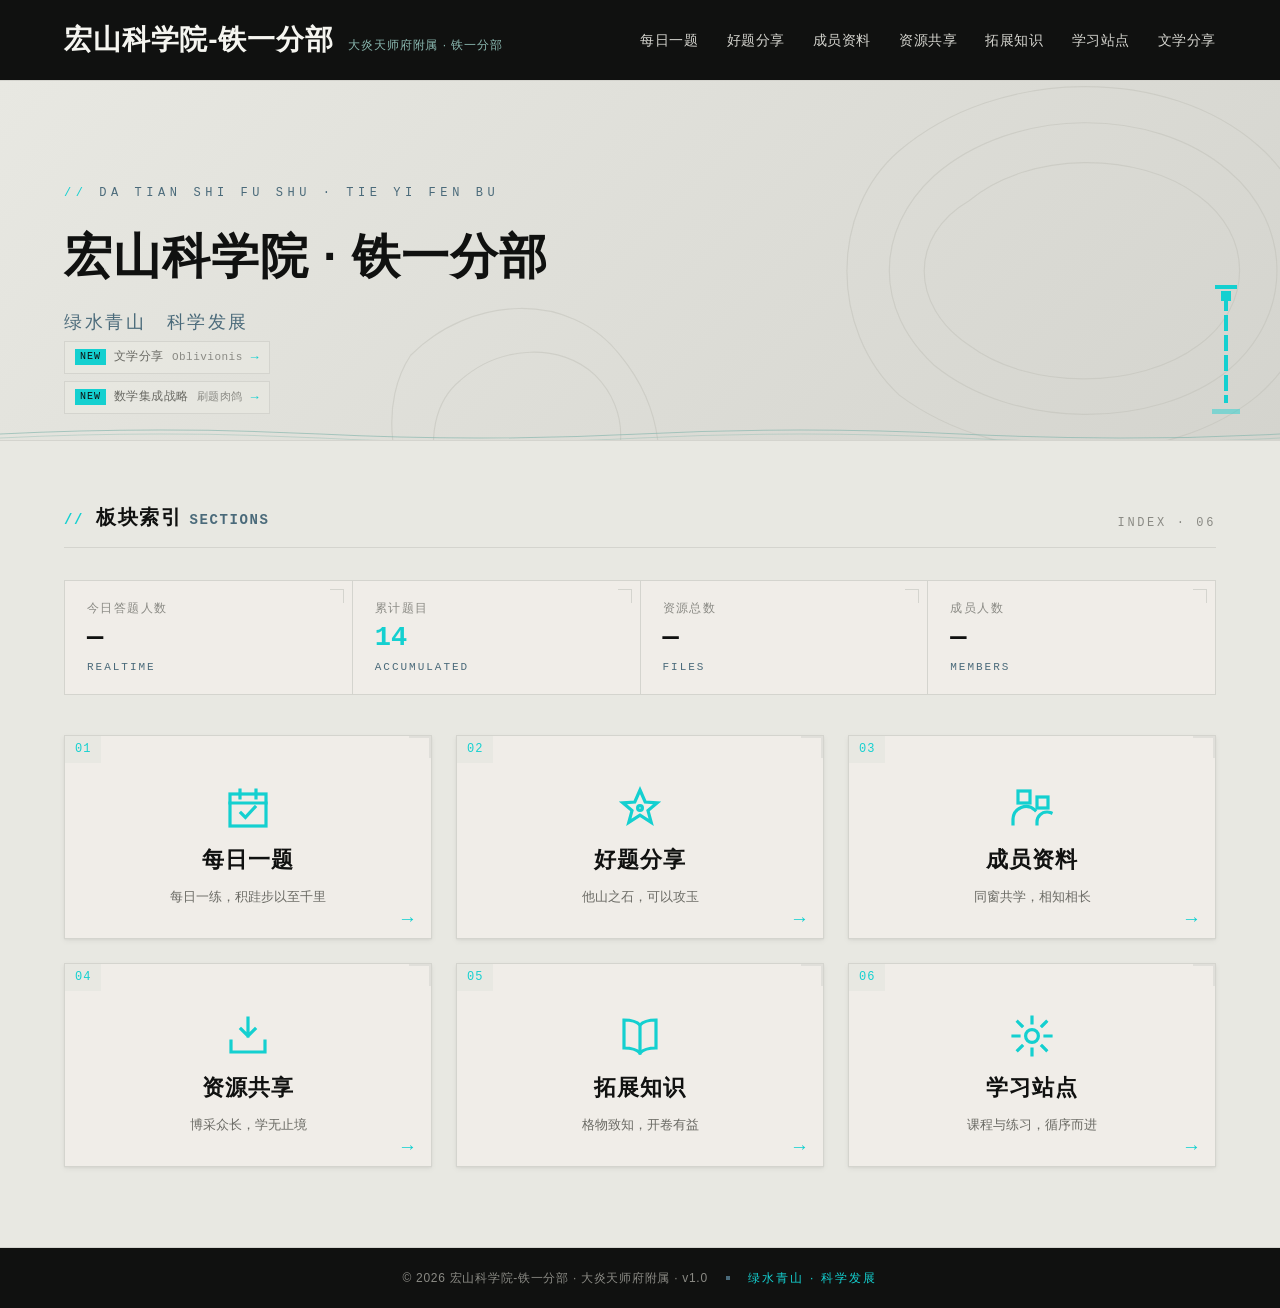
==== commit c812bba4: "板块调整：学习方法改为学习站点，链接新页面 xue/（课程学习站）；移除 methods.html" ====
--- a/index.html
+++ b/index.html
@@ -142,15 +142,15 @@
             <span class="card-arrow" aria-hidden="true">→</span>
           </a>
 
-          <a class="board-card" href="methods.html">
+          <a class="board-card" href="xue/">
             <span class="card-no">06</span>
             <span class="card-notch" aria-hidden="true"></span>
             <svg class="card-icon" viewBox="0 0 24 24" fill="none" stroke="currentColor" stroke-width="1.6" stroke-linecap="square" stroke-linejoin="miter" aria-hidden="true">
               <circle cx="12" cy="12" r="3.2"/>
               <path d="M12 2.5v3M12 18.5v3M2.5 12h3M18.5 12h3M4.9 4.9l2.1 2.1M17 17l2.1 2.1M19.1 4.9L17 7M7 17l-2.1 2.1"/>
             </svg>
-            <h3 class="card-title">学习方法</h3>
-            <p class="card-desc">工欲善事，必先利器</p>
+            <h3 class="card-title">学习站点</h3>
+            <p class="card-desc">课程与练习，循序而进</p>
             <span class="card-arrow" aria-hidden="true">→</span>
           </a>
 
